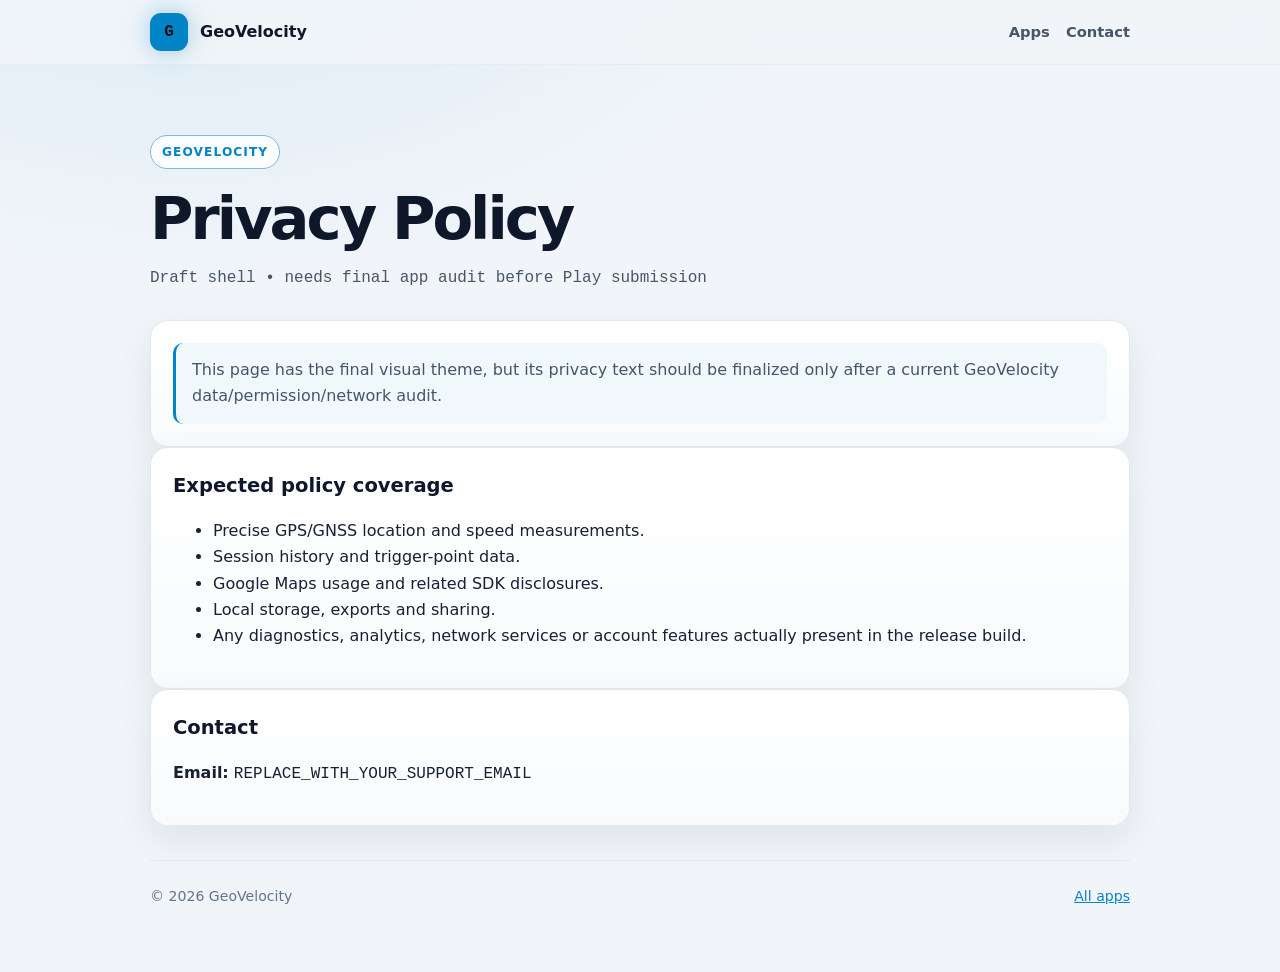
==== geovelocity/privacy-policy.html @ 01a87034 "first commit" ====
<!doctype html>
<html lang="en">
<head>
<meta charset="utf-8"><meta name="viewport" content="width=device-width,initial-scale=1">
<title>GeoVelocity Privacy Policy</title>
<meta name="description" content="Privacy Policy for GeoVelocity.">
<link rel="stylesheet" href="../styles.css">
</head>
<body>
<header class="topbar"><div class="inner">
  <a class="brand" href="../index.html"><span class="logo">G</span><span>GeoVelocity</span></a>
  <nav class="nav"><a href="../index.html">Apps</a><a href="#contact">Contact</a></nav>
</div></header>

<main class="shell">
  <section class="policy-header">
    <span class="eyebrow">GeoVelocity</span>
    <h1>Privacy Policy</h1>
    <p class="muted mono">Draft shell • needs final app audit before Play submission</p>
  </section>

  <section class="card">
    <div class="notice">This page has the final visual theme, but its privacy text should be finalized only after a current GeoVelocity data/permission/network audit.</div>
  </section>

  <section class="card"><h2>Expected policy coverage</h2>
    <ul>
      <li>Precise GPS/GNSS location and speed measurements.</li>
      <li>Session history and trigger-point data.</li>
      <li>Google Maps usage and related SDK disclosures.</li>
      <li>Local storage, exports and sharing.</li>
      <li>Any diagnostics, analytics, network services or account features actually present in the release build.</li>
    </ul>
  </section>

  <section id="contact" class="card"><h2>Contact</h2>
    <p><strong>Email:</strong> <span class="mono">REPLACE_WITH_YOUR_SUPPORT_EMAIL</span></p>
  </section>

  <footer><span>© 2026 GeoVelocity</span><a href="../index.html">All apps</a></footer>
</main>
</body>
</html>
---- styles.css ----
:root{
  color-scheme: dark light;
  --bg:#080B11;
  --surface:#131C2E;
  --surface2:#0E1422;
  --border:#1B2438;
  --text:#FFFFFF;
  --muted:#8B9CB8;
  --subtle:#64748B;
  --cyan:#00F0FF;
  --green:#10B981;
  --amber:#F59E0B;
  --purple:#A855F7;
  --danger:#EF4444;
  --shadow:rgba(0,0,0,.28);
}
@media (prefers-color-scheme: light){
  :root{
    --bg:#F1F5F9;
    --surface:#FFFFFF;
    --surface2:#F8FAFC;
    --border:#E2E8F0;
    --text:#0F172A;
    --muted:#475569;
    --subtle:#64748B;
    --cyan:#0284C7;
    --green:#059669;
    --amber:#D97706;
    --purple:#7E22CE;
    --danger:#DC2626;
    --shadow:rgba(15,23,42,.08);
  }
}
*{box-sizing:border-box}
html{scroll-behavior:smooth}
body{
  margin:0;
  background:
    radial-gradient(1000px 600px at 15% -10%, color-mix(in srgb,var(--cyan) 10%,transparent),transparent 65%),
    var(--bg);
  color:var(--text);
  font-family:Inter,ui-sans-serif,system-ui,-apple-system,BlinkMacSystemFont,"Segoe UI",sans-serif;
  line-height:1.65;
}
a{color:var(--cyan)}
.shell{width:min(980px,calc(100% - 28px));margin:auto;padding:22px 0 40px}
.topbar{
  position:sticky;top:0;z-index:20;
  backdrop-filter:blur(16px);
  background:color-mix(in srgb,var(--bg) 86%,transparent);
  border-bottom:1px solid color-mix(in srgb,var(--border) 75%,transparent);
}
.topbar .inner{
  width:min(980px,calc(100% - 28px));
  margin:auto;
  display:flex;align-items:center;justify-content:space-between;
  min-height:64px;
}
.brand{display:flex;align-items:center;gap:12px;text-decoration:none;color:var(--text);font-weight:800}
.logo{
  width:38px;height:38px;border-radius:11px;
  display:grid;place-items:center;
  color:#001014;background:var(--cyan);
  box-shadow:0 0 24px color-mix(in srgb,var(--cyan) 35%,transparent);
  font-family:"JetBrains Mono",ui-monospace,monospace;font-weight:900
}
.nav{display:flex;gap:16px;font-size:.92rem}
.nav a{text-decoration:none;color:var(--muted);font-weight:700}
.nav a:hover{color:var(--cyan)}
.hero{padding:72px 0 28px}
.eyebrow{
  display:inline-flex;gap:8px;align-items:center;
  border:1px solid color-mix(in srgb,var(--cyan) 45%,var(--border));
  background:color-mix(in srgb,var(--surface) 84%,transparent);
  color:var(--cyan);border-radius:999px;padding:6px 11px;
  font-size:.76rem;font-weight:900;letter-spacing:.09em;text-transform:uppercase
}
h1{font-size:clamp(2.3rem,6vw,4.8rem);line-height:1.02;letter-spacing:-.05em;margin:20px 0 14px}
h2{font-size:1.22rem;margin:0 0 10px}
.lead{max-width:760px;color:var(--muted);font-size:1.06rem}
.grid{display:grid;grid-template-columns:repeat(2,minmax(0,1fr));gap:16px;margin-top:26px}
.card{
  background:linear-gradient(180deg,var(--surface),var(--surface2));
  border:1px solid var(--border);border-radius:18px;padding:22px;
  box-shadow:0 14px 36px var(--shadow)
}
.card.app{position:relative;overflow:hidden}
.card.app:after{
  content:"";position:absolute;left:0;right:0;bottom:0;height:3px;
  background:linear-gradient(90deg,var(--cyan),var(--purple))
}
.card p,.card li{color:color-mix(in srgb,var(--text) 84%,var(--muted))}
.meta{
  display:flex;flex-wrap:wrap;gap:10px;margin-top:14px;
  font-family:"JetBrains Mono",ui-monospace,monospace;font-size:.82rem;color:var(--subtle)
}
.pill{border:1px solid var(--border);border-radius:999px;padding:4px 8px}
.btn{
  display:inline-flex;align-items:center;justify-content:center;
  margin-top:14px;padding:11px 15px;border-radius:12px;
  background:var(--cyan);color:#001014;text-decoration:none;font-weight:900
}
.section{margin:18px 0}
.policy-header{padding:48px 0 12px}
.policy-header h1{font-size:clamp(2.2rem,5vw,3.7rem)}
.muted{color:var(--muted)}
.mono{font-family:"JetBrains Mono",ui-monospace,SFMono-Regular,Menlo,monospace}
.notice{
  border-left:3px solid var(--cyan);
  background:color-mix(in srgb,var(--cyan) 6%,var(--surface));
  padding:14px 16px;border-radius:10px;color:var(--muted)
}
footer{
  display:flex;justify-content:space-between;gap:14px;
  border-top:1px solid var(--border);
  margin-top:34px;padding:24px 0;color:var(--subtle);font-size:.88rem
}
@media(max-width:700px){
  .grid{grid-template-columns:1fr}
  .hero{padding-top:46px}
  .nav{gap:10px;font-size:.84rem}
  .shell,.topbar .inner{width:min(100% - 20px,980px)}
  .card{padding:18px}
  footer{flex-direction:column}
}
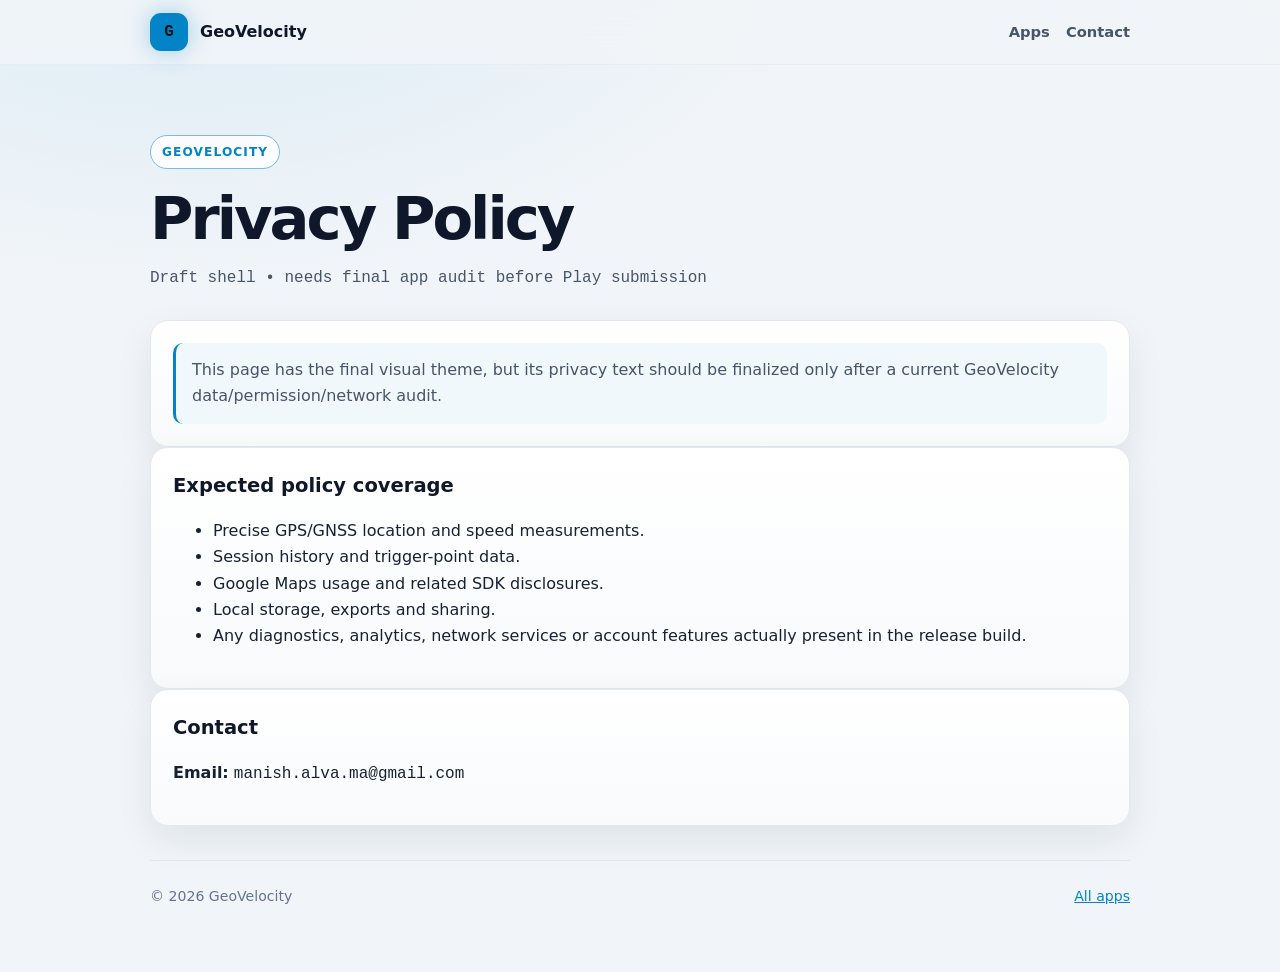
==== commit fe04c897: "policy" ====
--- a/geovelocity/privacy-policy.html
+++ b/geovelocity/privacy-policy.html
@@ -34,7 +34,7 @@
   </section>
 
   <section id="contact" class="card"><h2>Contact</h2>
-    <p><strong>Email:</strong> <span class="mono">REPLACE_WITH_YOUR_SUPPORT_EMAIL</span></p>
+    <p><strong>Email:</strong> <span class="mono">manish.alva.ma@gmail.com</span></p>
   </section>
 
   <footer><span>© 2026 GeoVelocity</span><a href="../index.html">All apps</a></footer>
